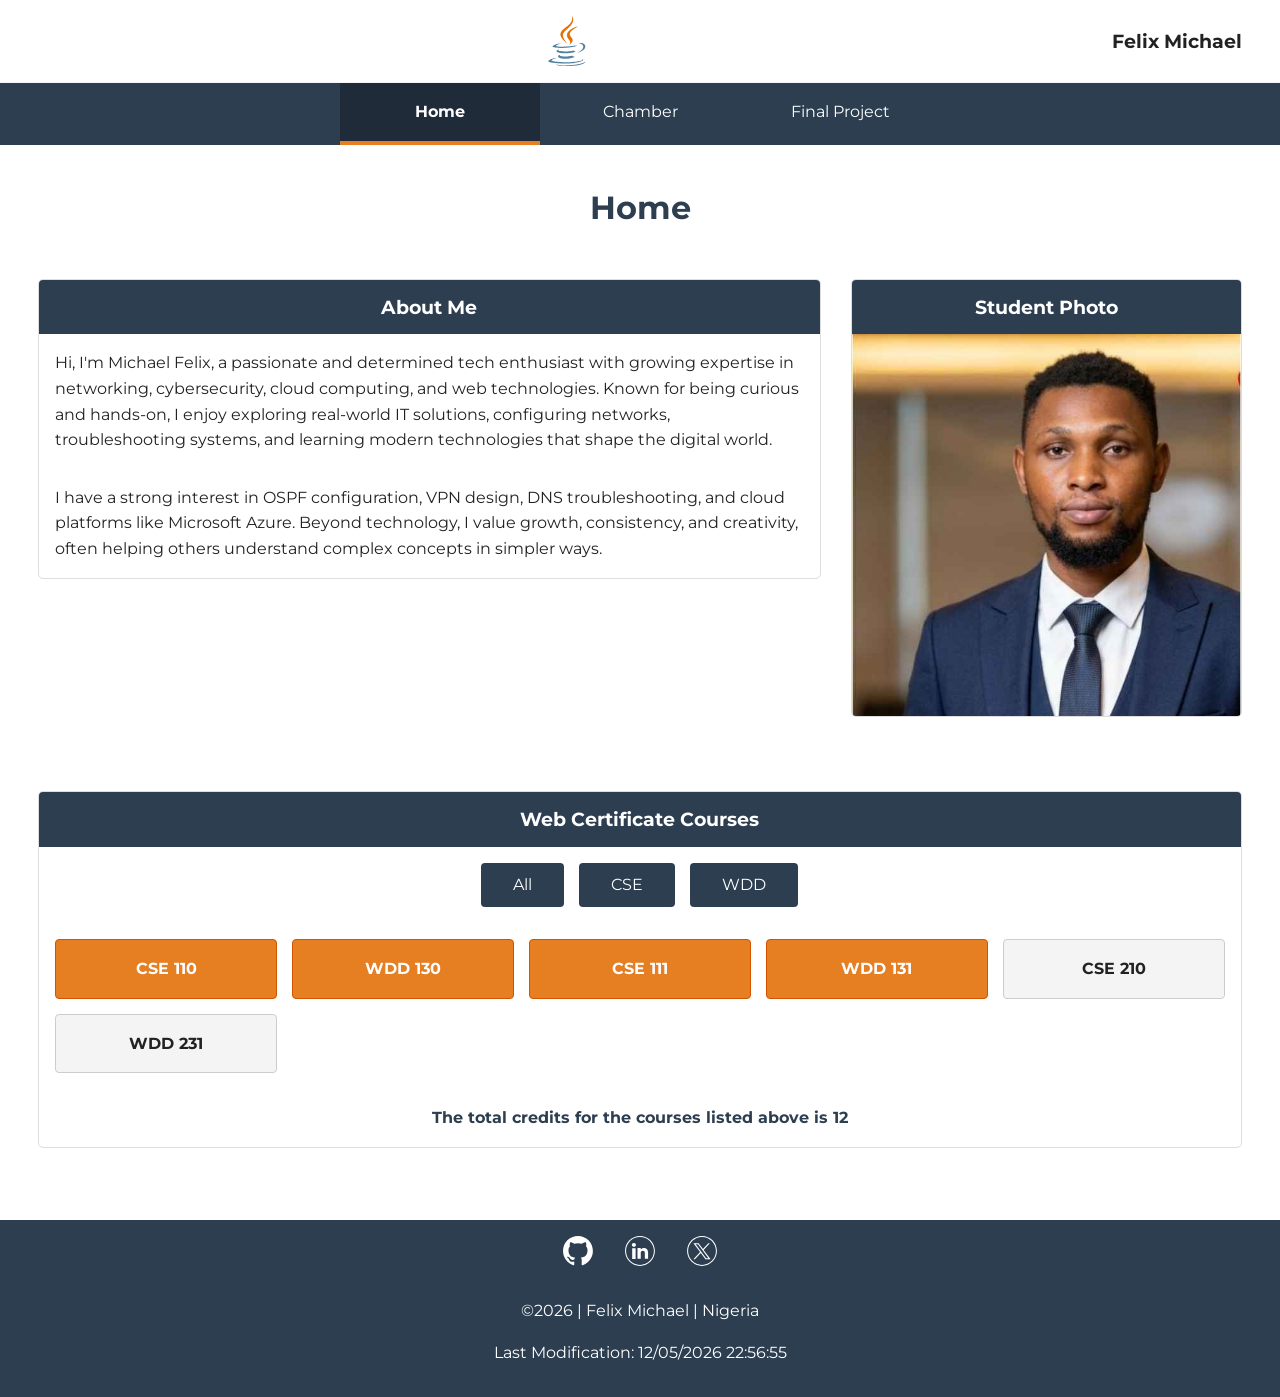
==== index.html @ f57a99b4 "Complete responsive home page with dynamic course filtering and navigation" ====
<!DOCTYPE html>
<html lang="en">
<head>
    <meta charset="UTF-8">
    <meta name="viewport" content="width=device-width, initial-scale=1.0">
    <title>Course Home Page | Felix Michael</title>
    
    <meta name="description" content="WDD 231 Course Home Page for Felix Michael. A professional showcase of networking, cybersecurity, and web development expertise.">
    <meta name="author" content="Felix Michael">
    
    <link rel="stylesheet" href="styles/normalize.css">
    <link rel="stylesheet" href="styles/small.css">
    <link rel="stylesheet" href="styles/large.css">
    
    <script src="scripts/navigate.js" defer></script>
    <script src="scripts/getdate.js" defer></script>
    <script src="scripts/course.js" defer></script>
</head>
<body>
    <header>
        <img src="images/java.svg" alt="Felix Michael Logo" width="50" height="50">
        <span>Felix Michael</span>
        <button id="menu" title="Open Menu"></button>
    </header>

    <nav>
        <ul class="navigation">
            <li><a href="index.html" class="active">Home</a></li>
            <li><a href="chamber/index.html">Chamber</a></li>
            <li><a href="project/index.html">Final Project</a></li>
        </ul>
    </nav>

    <main>
        <h1>Home</h1>
        
        <div class="grid-container">
            <section class="card">
                <h2>About Me</h2>
                <p>
                    Hi, I'm Michael Felix, a passionate and determined tech enthusiast with growing expertise 
                    in networking, cybersecurity, cloud computing, and web technologies. Known for being 
                    curious and hands-on, I enjoy exploring real-world IT solutions, configuring networks, 
                    troubleshooting systems, and learning modern technologies that shape the digital world.
                </p>
                <p>
                    I have a strong interest in OSPF configuration, VPN design, DNS troubleshooting, and 
                    cloud platforms like Microsoft Azure. Beyond technology, I value growth, consistency, 
                    and creativity, often helping others understand complex concepts in simpler ways.
                </p>
            </section>

            <section class="card">
                <h2>Student Photo</h2>
                <img src="images/pics.jpg" alt="Felix Michael profile photo" loading="lazy">
            </section>

            <section class="card courses">
                <h2>Web Certificate Courses</h2>
                <div class="filters">
                    <button id="all">All</button>
                    <button id="cse">CSE</button>
                    <button id="wdd">WDD</button>
                </div>
                
                <div id="course-list">
                    </div>
                
                <p id="total-credits"></p>
            </section>
        </div>
    </main>

    <footer>
        <div class="social">
            <a href="https://github.com/felixdujadin222" target="_blank" rel="noopener">
                <img src="images/github.svg" alt="GitHub Logo">
            </a>
            <a href="https://www.linkedin.com/in/michael-felix-963444251/" target="_blank" rel="noopener">
                <img src="images/linkedin.svg" alt="LinkedIn Logo">
            </a>
            <a href="https://x.com/chinedu_mi36153" target="_blank" rel="noopener">
                <img src="images/offline.svg" alt="X Logo">
            </a>
        </div>

        <p>&copy;<span id="currentyear"></span> | Felix Michael | Nigeria</p>
        <p id="lastModified"></p>
    </footer>
</body>
</html>
---- styles/small.css ----
/* --- Root Variables & Fonts --- */
@import url('https://fonts.googleapis.com/css2?family=Montserrat:wght@400;700&display=swap');

:root {
    --heading-font: 'Montserrat', sans-serif;
    --body-font: 'Montserrat', sans-serif;
    --primary-color: #2c3e50; 
    --accent-color: #e67e22;  
    --text-color: #222;
    --light-gray: #f4f4f4;
    --white: #ffffff;
    --nav-hover: #34495e;
}

/* --- Basic Reset & Base Styles --- */
body {
    font-family: var(--body-font);
    color: var(--text-color);
    line-height: 1.6;
    margin: 0;
    background-color: var(--white);
}

/* Alignment & Proximity: Padding prevents visual tangents */
header, main, footer {
    padding: 1rem 3%; 
}

/* --- Header & Navigation --- */
header {
    background-color: var(--white);
    display: flex;
    align-items: center;
    gap: 1rem;
    border-bottom: 1px solid var(--light-gray);
}

header span {
    font-weight: 700;
    font-size: 1.2rem;
}

#menu {
    margin-left: auto;
    font-size: 2rem;
    background: none;
    border: none;
    cursor: pointer;
    color: var(--primary-color);
    padding: 0.5rem;
}

#menu::before { content: "☰"; }
#menu.show::before { content: "✕"; }

nav {
    background-color: var(--primary-color);
}

.navigation {
    list-style: none;
    margin: 0;
    padding: 0;
    display: none; /* Hidden for mobile toggle */
}

.navigation.show {
    display: block;
}

.navigation li a {
    display: block;
    padding: 1rem;
    color: var(--white);
    text-decoration: none;
    text-align: center;
    transition: background 0.3s ease; /* No twitching on hover */
}

/* Wayfinding & Hover (Repetition/Contrast) */
.navigation li a:hover {
    background-color: var(--nav-hover);
}

.navigation li a.active {
    background-color: rgba(0,0,0,0.3);
    font-weight: bold;
}

/* --- Main Content Layout --- */
h1 {
    text-align: center;
    color: var(--primary-color);
}

.card {
    margin: 1.5rem 0;
    border: 1px solid #ddd;
    border-radius: 5px;
    overflow: hidden; /* Keeps headers/images inside radius */
    background-color: var(--white);
}

.card h2 {
    background-color: var(--primary-color);
    color: var(--white);
    margin: 0;
    padding: 0.75rem;
    text-align: center;
    font-size: 1.2rem;
}

.card p {
    padding: 1rem;
    margin: 0;
}

/* Image Best Practices */
img {
    max-width: 100%;
    height: auto; 
    display: block;
    margin: 0 auto;
}

/* --- Course Section Styling --- */
.filters {
    display: flex;
    justify-content: center;
    gap: 10px;
    padding: 1.5rem 0;
}

.filters button {
    padding: 0.6rem 1.2rem;
    background-color: var(--primary-color);
    color: var(--white);
    border: none;
    border-radius: 4px;
    cursor: pointer;
    font-family: var(--heading-font);
    transition: background 0.3s ease;
}

.filters button:hover {
    background-color: var(--accent-color);
}

#course-list {
    display: flex;
    flex-wrap: wrap;
    justify-content: center;
    gap: 15px;
    padding: 1rem;
}

/* Course Card Status Styles (Repetition & Contrast) */
.course-pill {
    padding: 1rem;
    border: 1px solid #ccc;
    border-radius: 4px;
    min-width: 110px;
    text-align: center;
    font-weight: bold;
}

.course-pill.completed {
    background-color: var(--accent-color);
    color: var(--white);
    border-color: #d35400;
}

.course-pill.not-completed {
    background-color: var(--light-gray);
    color: var(--text-color);
}

#total-credits {
    text-align: center;
    font-weight: bold;
    padding: 1rem;
    color: var(--primary-color);
}

/* --- Footer --- */
footer {
    text-align: center;
    background-color: var(--primary-color);
    color: var(--white);
    margin-top: 2rem;
}

.social {
    display: flex;
    justify-content: center;
    gap: 2rem;
    padding-bottom: 1rem;
}

.social img {
    filter: brightness(0) invert(1); /* Ensures black SVGs appear white in footer */
    width: 30px;
    height: auto;
}
---- styles/large.css ----
@media (min-width: 650px) {
    /* Hide Hamburger */
    #menu { display: none; }

    /* Flex Navigation */
    .navigation {
        display: flex; /* Required: Horizontal navigation using CSS Flex */
        justify-content: center;
    }

    .navigation li { 
        flex: 1 1 auto; 
        max-width: 200px; 
    }

    /* Wayfinding styling for large screens */
    .navigation li a.active {
        border-left: none;
        border-bottom: 4px solid var(--accent-color);
    }

    /* Grid Layout for Main Content - Corrected to .grid-container */
    .grid-container {
        display: grid;
        grid-template-columns: 2fr 1fr; /* About Me (Left) | Photo (Right) */
        gap: 30px;
        align-items: start;
    }

    /* Ensure the Courses section spans across both columns */
    .courses {
        grid-column: 1 / -1; 
        margin-top: 20px;
    }

    /* Course Filtering Layout */
    .filters {
        display: flex;
        justify-content: center;
        gap: 15px;
        padding: 1rem;
    }

    .filters button {
        padding: 0.8rem 2rem;
        background-color: var(--primary-color);
        color: white;
        border: none;
        cursor: pointer;
        border-radius: 4px;
        transition: background 0.3s ease;
    }

    .filters button:hover {
        background-color: var(--accent-color);
    }

    /* Responsive Grid for Course Pills */
    #course-list {
        display: grid;
        grid-template-columns: repeat(auto-fit, minmax(200px, 1fr));
        gap: 15px;
        padding: 1rem;
    }
}
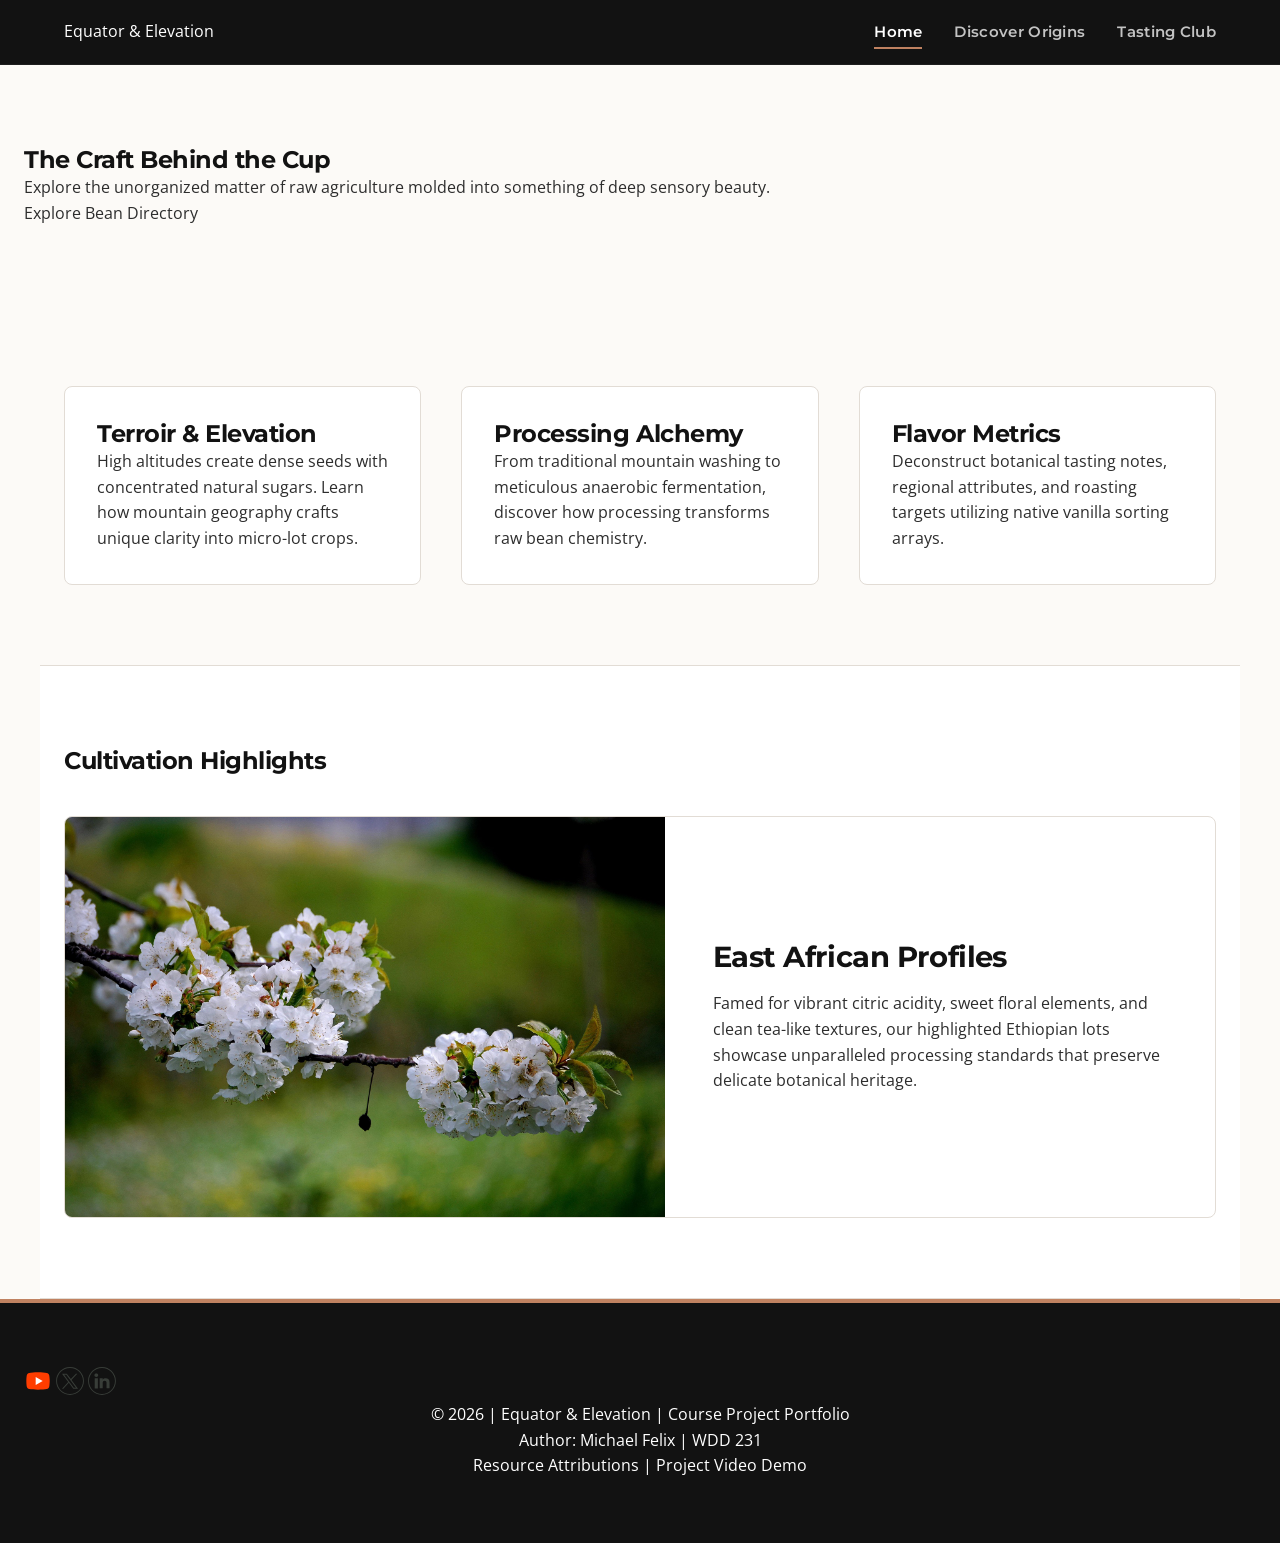
==== commit 7d5ddfca: "Final project update: Added video demo link to footers and implemented async API handling" ====
--- a/index.html
+++ b/index.html
@@ -3,89 +3,121 @@
 <head>
     <meta charset="UTF-8">
     <meta name="viewport" content="width=device-width, initial-scale=1.0">
-    <title>Course Home Page | Felix Michael</title>
     
-    <meta name="description" content="WDD 231 Course Home Page for Felix Michael. A professional showcase of networking, cybersecurity, and web development expertise.">
-    <meta name="author" content="Felix Michael">
+    <title>Equator & Elevation | Specialty Coffee Explorer</title>
+    <meta name="description" content="Discover the origins, chemistry, and flavor profiles of premium single-origin specialty coffees from around the globe.">
+    <meta name="author" content="Michael Felix">
     
-    <link rel="stylesheet" href="styles/normalize.css">
-    <link rel="stylesheet" href="styles/small.css">
-    <link rel="stylesheet" href="styles/large.css">
+    <link rel="icon" href="images/favicon.ico" type="image/x-icon">
     
-    <script src="scripts/navigate.js" defer></script>
-    <script src="scripts/getdate.js" defer></script>
-    <script src="scripts/course.js" defer></script>
+    <!-- Open Graph Protocol Metadata -->
+    <meta property="og:title" content="Equator & Elevation | Specialty Coffee Explorer">
+    <meta property="og:description" content="An interactive database of single-origin coffee bean profiles, processing methods, and dynamic flavor metrics.">
+    <meta property="og:image" content="https://dujadin22.github.io/wdd231/chamber/images/og-image.jpg">
+    <meta property="og:url" content="https://dujadin22.github.io/wdd231/chamber/index.html">
+    <meta property="og:type" content="website">
+
+    <!-- Performance Critical Font Preloads -->
+    <link rel="preconnect" href="https://fonts.googleapis.com">
+    <link rel="preconnect" href="https://fonts.gstatic.com" crossorigin>
+    <link href="https://fonts.googleapis.com/css2?family=Montserrat:wght@700&family=Open+Sans:wght@400;600&display=swap" rel="stylesheet">
+
+    <!-- Stylesheets -->
+    <link rel="stylesheet" href="styles/base.css">
+    <link rel="stylesheet" href="styles/layout.css">
+    <link rel="stylesheet" href="styles/components.css">
+    
+    <!-- Script Engine Execution Architecture -->
+    <script src="scripts/main.js" type="module" defer></script>
 </head>
 <body>
+
+    <a href="#main-content" class="skip-link">Skip to main content</a>
+
     <header>
-        <img src="images/java.svg" alt="Felix Michael Logo" width="50" height="50">
-        <span>Felix Michael</span>
-        <button id="menu" title="Open Menu"></button>
+        <div class="header-container">
+            <div class="logo-area">
+                <span class="site-title">Equator &amp; Elevation</span>
+            </div>
+            
+            <button id="menu-toggle" aria-label="Toggle Navigation Menu" aria-expanded="false">
+                <span class="hamburger-bar"></span>
+                <span class="hamburger-bar"></span>
+                <span class="hamburger-bar"></span>
+            </button>
+
+            <nav id="primary-nav">
+                <ul>
+                    <li><a href="index.html" class="active">Home</a></li>
+                    <li><a href="discover.html">Discover Origins</a></li>
+                    <li><a href="join.html">Tasting Club</a></li>
+                </ul>
+            </nav>
+        </div>
     </header>
 
-    <nav>
-        <ul class="navigation">
-            <li><a href="index.html" class="active">Home</a></li>
-            <li><a href="chamber/index.html">Chamber</a></li>
-            <li><a href="project/index.html">Final Project</a></li>
-        </ul>
-    </nav>
+    <main id="main-content">
+        <!-- Hero Display Section -->
+        <section class="hero">
+            <div class="hero-overlay">
+                <h1>The Craft Behind the Cup</h1>
+                <p>Explore the unorganized matter of raw agriculture molded into something of deep sensory beauty.</p>
+                <a href="discover.html" class="cta-button">Explore Bean Directory</a>
+            </div>
+        </section>
 
-    <main>
-        <h1>Home</h1>
-        
-        <div class="grid-container">
-            <section class="card">
-                <h2>About Me</h2>
-                <p>
-                    Hi, I'm Michael Felix, a passionate and determined tech enthusiast with growing expertise 
-                    in networking, cybersecurity, cloud computing, and web technologies. Known for being 
-                    curious and hands-on, I enjoy exploring real-world IT solutions, configuring networks, 
-                    troubleshooting systems, and learning modern technologies that shape the digital world.
-                </p>
-                <p>
-                    I have a strong interest in OSPF configuration, VPN design, DNS troubleshooting, and 
-                    cloud platforms like Microsoft Azure. Beyond technology, I value growth, consistency, 
-                    and creativity, often helping others understand complex concepts in simpler ways.
-                </p>
-            </section>
+        <!-- Dynamic Content Nodes -->
+        <div id="welcome-back-msg" class="welcome-banner" style="display: none;"></div>
 
-            <section class="card">
-                <h2>Student Photo</h2>
-                <img src="images/pics.jpg" alt="Felix Michael profile photo" loading="lazy">
-            </section>
+        <!-- Metric Informational Grid -->
+        <section class="features-grid">
+            <div class="feature-card">
+                <h2>Terroir &amp; Elevation</h2>
+                <p>High altitudes create dense seeds with concentrated natural sugars. Learn how mountain geography crafts unique clarity into micro-lot crops.</p>
+            </div>
+            <div class="feature-card">
+                <h2>Processing Alchemy</h2>
+                <p>From traditional mountain washing to meticulous anaerobic fermentation, discover how processing transforms raw bean chemistry.</p>
+            </div>
+            <div class="feature-card">
+                <h2>Flavor Metrics</h2>
+                <p>Deconstruct botanical tasting notes, regional attributes, and roasting targets utilizing native vanilla sorting arrays.</p>
+            </div>
+        </section>
 
-            <section class="card courses">
-                <h2>Web Certificate Courses</h2>
-                <div class="filters">
-                    <button id="all">All</button>
-                    <button id="cse">CSE</button>
-                    <button id="wdd">WDD</button>
-                </div>
-                
-                <div id="course-list">
+        <!-- Highlight Spotlight Showcase -->
+        <section class="featured-highlights">
+            <h2>Cultivation Highlights</h2>
+            <div class="highlight-container">
+                <article class="highlight-item">
+                    <img src="images/featured-coffee.jpg" alt="Coffee drying patio processing beds" loading="lazy" width="600" height="400">
+                    <div class="highlight-text">
+                        <h3>East African Profiles</h3>
+                        <p>Famed for vibrant citric acidity, sweet floral elements, and clean tea-like textures, our highlighted Ethiopian lots showcase unparalleled processing standards that preserve delicate botanical heritage.</p>
                     </div>
-                
-                <p id="total-credits"></p>
-            </section>
-        </div>
+                </article>
+            </div>
+        </section>
     </main>
 
     <footer>
-        <div class="social">
-            <a href="https://github.com/felixdujadin222" target="_blank" rel="noopener">
-                <img src="images/github.svg" alt="GitHub Logo">
-            </a>
-            <a href="https://www.linkedin.com/in/michael-felix-963444251/" target="_blank" rel="noopener">
-                <img src="images/linkedin.svg" alt="LinkedIn Logo">
-            </a>
-            <a href="https://x.com/chinedu_mi36153" target="_blank" rel="noopener">
-                <img src="images/offline.svg" alt="X Logo">
-            </a>
+        <div class="footer-middle">
+            <div class="social-icons">
+                <a href="https://youtube.com" aria-label="YouTube" target="_blank" rel="noopener"><img src="images/you.svg" alt="YouTube Logo" width="28" height="28"></a>
+                <a href="https://twitter.com" aria-label="Twitter" target="_blank" rel="noopener"><img src="images/offline.svg" alt="Twitter Logo" width="28" height="28"></a>
+                <a href="https://linkedin.com" aria-label="LinkedIn" target="_blank" rel="noopener"><img src="images/linkedin.svg" alt="LinkedIn Logo" width="28" height="28"></a>
+            </div>
         </div>
 
-        <p>&copy;<span id="currentyear"></span> | Felix Michael | Nigeria</p>
-        <p id="lastModified"></p>
+        <div class="footer-container">
+            <p>&copy; <span id="current-year"></span> | Equator &amp; Elevation | Course Project Portfolio</p>
+            <p>Author: Michael Felix | WDD 231</p>
+            <div class="footer-links">
+                <a href="attributions.html">Resource Attributions</a> | 
+                <a href="https://youtu.be/P3ZWhedga5k" target="_blank" rel="noopener">Project Video Demo</a>
+            </div>
+        </div>
     </footer>
+
 </body>
 </html>
--- a/styles/base.css
+++ b/styles/base.css
@@ -0,0 +1,105 @@
+/* ==========================================================================
+   GLOBAL VARIABLES, TOKENS & BASE RESETS
+   ========================================================================== */
+
+:root {
+    /* Brand Palette Design Tokens */
+    --primary-dark: #121212;       /* Deep institutional charcoal/slate */
+    --secondary-light: #fcfaf7;    /* Warm cream linen surface canvas */
+    --accent-roast: #c08261;       /* Terracotta roasted accent tone */
+    --accent-hover: #9c6243;       /* Deeper warm wood tone for interaction states */
+    --text-main: #2d2d2d;          /* Soft charcoal readable body text */
+    --text-muted: #666666;         /* Clean technical gray for metadata and captions */
+    --bg-card: #ffffff;            /* Pure white surface elevation layers */
+    --border-soft: #e2dcd5;        /* Premium soft structural borders */
+    
+    /* Typography Tokens - Fully mapped to your font system headers */
+    --font-heading: 'Montserrat', 'Helvetica Neue', system-ui, sans-serif;
+    --font-body: 'Open Sans', 'Segoe UI', system-ui, sans-serif;
+    
+    /* Layout & Micro-Interaction Tokens */
+    --max-width: 1200px;
+    --border-radius: 8px;          /* Clean contemporary rounding token */
+    --transition-smooth: 0.25s cubic-bezier(0.4, 0, 0.2, 1);
+}
+
+/* ==========================================================================
+   BOX-MODEL NORMALIZATION ENGINE
+   ========================================================================== */
+/* Forces consistent sizing layout calculations across varying layout metrics */
+*, *::before, *::after {
+    box-sizing: border-box;
+    margin: 0;
+    padding: 0;
+}
+
+/* ==========================================================================
+   GLOBAL DOCUMENT LAYOUT BASELINE
+   ========================================================================== */
+body {
+    font-family: var(--font-body);
+    color: var(--text-main);
+    background-color: var(--secondary-light);
+    line-height: 1.6;
+    display: flex;
+    flex-direction: column;
+    min-height: 100vh;
+    -webkit-font-smoothing: antialiased;
+    -moz-osx-font-smoothing: grayscale;
+}
+
+/* Sticky Footer Content Stretching Architecture */
+main {
+    flex-grow: 1;
+}
+
+/* ==========================================================================
+   TYPOGRAPHIC HIERARCHY Baseline Rules
+   ========================================================================== */
+h1, h2, h3, h4, h5, h6 {
+    font-family: var(--font-heading);
+    color: var(--primary-dark);
+    font-weight: 700;
+    letter-spacing: -0.02em;
+    line-height: 1.25;
+}
+
+/* Anchor Link Structural Resets */
+a {
+    color: inherit;
+    text-decoration: none;
+    transition: color var(--transition-smooth);
+}
+
+/* Ensure images scale fluidly with bounding boxes */
+img {
+    max-width: 100%;
+    height: auto;
+}
+
+/* ==========================================================================
+   ACCESSIBILITY ENGINE (Screen Reader Skip-Link)
+   ========================================================================== */
+/* Moves element safely completely outside the viewport bounds until focused */
+.skip-link {
+    position: absolute;
+    top: -100px;
+    left: 1rem;
+    background-color: var(--accent-roast);
+    color: #ffffff;
+    padding: 0.8rem 1.5rem;
+    z-index: 1000;
+    font-family: var(--font-heading);
+    font-weight: 600;
+    font-size: 0.9rem;
+    text-transform: uppercase;
+    letter-spacing: 0.05em;
+    border-radius: 0 0 var(--border-radius) var(--border-radius);
+    transition: top 0.2s cubic-bezier(0.4, 0, 0.2, 1);
+}
+
+/* Snaps beautifully into view when tabbed into by a keyboard navigator */
+.skip-link:focus {
+    top: 0;
+    outline: 2px solid var(--primary-dark);
+}
--- a/styles/layout.css
+++ b/styles/layout.css
@@ -0,0 +1,112 @@
+/* ==========================================================================
+   SITE-WIDE STRUCTURAL LAYOUTS & RESPONSIVE GRID SYSTEMS
+   ========================================================================== */
+
+/* Global Structural Header Constraints */
+header {
+    background-color: var(--primary-dark);
+    color: #ffffff;
+    position: sticky;
+    top: 0;
+    z-index: 900;
+    border-bottom: 1px solid rgba(255, 255, 255, 0.05);
+}
+
+.header-container {
+    max-width: var(--max-width);
+    margin: 0 auto;
+    padding: 1.2rem 1.5rem;
+    display: flex;
+    align-items: center;
+    justify-content: space-between;
+}
+
+/* 1. PROFESSIONAL ZONING: Alternating background colors create visual chapters */
+main > section:nth-child(even) {
+    background-color: #ffffff;
+    border-top: 1px solid var(--border-soft);
+    border-bottom: 1px solid var(--border-soft);
+}
+
+main > section:nth-child(odd) {
+    background-color: var(--secondary-light);
+}
+
+/* 2. RHYTHMIC SPACING: Generous padding for a luxury "air" effect */
+main > section {
+    padding: 5rem 1.5rem;
+}
+
+/* Directory Header Group */
+.directory-header-group {
+    max-width: var(--max-width);
+    margin: 0 auto 1rem;
+    display: flex;
+    justify-content: space-between;
+    align-items: center;
+    flex-wrap: wrap;
+    gap: 2rem;
+}
+
+.directory-intro h1 {
+    font-size: 2.5rem;
+    margin-bottom: 0.5rem;
+}
+
+.filter-controls-area {
+    display: flex;
+    flex-direction: column;
+    gap: 0.5rem;
+}
+
+.filter-controls-area select {
+    padding: 0.6rem 2.5rem 0.6rem 1rem;
+    font-family: var(--font-body);
+    font-size: 1rem;
+    color: var(--text-main);
+    background-color: var(--bg-card);
+    border: 1px solid var(--border-soft);
+    border-radius: var(--border-radius);
+    outline: none;
+    cursor: pointer;
+    transition: border-color var(--transition-smooth);
+}
+
+/* 3. FLUID RESPONSIVE GRIDS */
+.coffee-grid, 
+.features-grid {
+    max-width: var(--max-width);
+    margin: 0 auto;
+    display: grid;
+    grid-template-columns: repeat(auto-fill, minmax(320px, 1fr));
+    gap: 2.5rem;
+}
+
+/* Global Footer */
+footer {
+    background-color: var(--primary-dark);
+    color: #ffffff;
+    padding: 4rem 1.5rem;
+    margin-top: 0; /* Removed manual margin to rely on section padding */
+    border-top: 4px solid var(--accent-roast);
+}
+
+.footer-container {
+    max-width: var(--max-width);
+    margin: 0 auto;
+    text-align: center;
+}
+
+/* RESPONSIVE BREAKPOINTS */
+@media (max-width: 768px) {
+    main > section {
+        padding: 3rem 1.5rem;
+    }
+    .directory-header-group {
+        flex-direction: column;
+        align-items: flex-start;
+    }
+    .filter-controls-area {
+        width: 100%;
+    }
+}
--- a/styles/components.css
+++ b/styles/components.css
@@ -0,0 +1,227 @@
+/* ==========================================================================
+   COMPONENT UI SYSTEM - EQUATOR & ELEVATION
+   ========================================================================== */
+
+/* 1. Navigation & Hamburger Menu */
+#primary-nav ul {
+    list-style: none;
+    display: flex;
+    gap: 2rem;
+}
+
+#primary-nav a {
+    font-family: var(--font-heading);
+    font-weight: 600;
+    font-size: 0.95rem;
+    letter-spacing: 0.02em;
+    color: rgba(255, 255, 255, 0.75);
+    padding: 0.5rem 0;
+    position: relative;
+}
+
+#primary-nav a:hover, #primary-nav a.active { color: #ffffff; }
+
+#primary-nav a::after {
+    content: '';
+    position: absolute;
+    bottom: 0;
+    left: 0;
+    width: 0;
+    height: 2px;
+    background-color: var(--accent-roast);
+    transition: width var(--transition-smooth);
+}
+
+#primary-nav a:hover::after, #primary-nav a.active::after { width: 100%; }
+
+#menu-toggle {
+    display: none;
+    background: none;
+    border: none;
+    cursor: pointer;
+    padding: 0.5rem;
+    z-index: 999;
+}
+
+#menu-toggle .hamburger-bar {
+    display: block;
+    width: 24px;
+    height: 2px;
+    background-color: #ffffff;
+    margin: 5px 0;
+    transition: transform var(--transition-smooth), opacity var(--transition-smooth);
+}
+
+/* 2. Directory & Feature Cards */
+.directory-card, .feature-card {
+    background: var(--bg-card);
+    border: 1px solid var(--border-soft);
+    border-radius: var(--border-radius);
+    padding: 2rem;
+    display: flex;
+    flex-direction: column;
+    height: 100%; 
+    transition: transform var(--transition-smooth), box-shadow var(--transition-smooth);
+}
+
+.directory-card:hover, .feature-card:hover {
+    transform: translateY(-5px);
+    box-shadow: 0 15px 30px rgba(0,0,0,0.1);
+}
+
+.card-image-wrapper img {
+    width: 100%;
+    height: 220px;
+    object-fit: cover;
+    border-radius: calc(var(--border-radius) - 2px) calc(var(--border-radius) - 2px) 0 0;
+}
+
+.submit-btn {
+    margin-top: auto;
+    background: var(--primary-dark);
+    color: #ffffff;
+    padding: 0.8rem;
+    border: none;
+    border-radius: 4px;
+    cursor: pointer;
+    text-transform: uppercase;
+    font-weight: 600;
+    font-size: 0.85rem;
+}
+
+/* 3. Modal Overlay System */
+.modal-overlay {
+    position: fixed;
+    top: 0;
+    left: 0;
+    width: 100%;
+    height: 100%;
+    background: rgba(0, 0, 0, 0.7);
+    display: flex;
+    justify-content: center;
+    align-items: center;
+    z-index: 2000;
+}
+
+.modal-content {
+    background: #ffffff;
+    width: 90%;
+    max-width: 500px;
+    padding: 2.5rem;
+    border-radius: var(--border-radius);
+    position: relative;
+}
+
+/* 4. Form & Confirmation Layouts */
+.form-wrapper-block {
+    max-width: 650px;
+    margin: 4rem auto;
+    padding: 2.5rem;
+    background: #ffffff;
+    border: 1px solid var(--border-soft);
+    border-radius: var(--border-radius);
+    box-shadow: 0 4px 12px rgba(0,0,0,0.05);
+}
+
+.custom-form {
+    display: flex;
+    flex-direction: column;
+    gap: 1.5rem;
+}
+
+.custom-form fieldset {
+    border: none;
+    padding: 0;
+    margin: 0;
+}
+
+.custom-form legend {
+    font-family: var(--font-heading);
+    font-weight: 700;
+    font-size: 1.2rem;
+    color: var(--primary-dark);
+    margin-bottom: 1rem;
+    padding-bottom: 0.5rem;
+    border-bottom: 2px solid var(--accent-roast);
+    width: 100%;
+}
+
+.custom-form label {
+    display: block;
+    font-weight: 600;
+    margin-bottom: 0.4rem;
+}
+
+.custom-form input[type="text"],
+.custom-form input[type="email"],
+.custom-form input[type="tel"],
+.custom-form textarea {
+    width: 100%;
+    padding: 0.8rem;
+    border: 1px solid var(--border-soft);
+    border-radius: 4px;
+    font-family: var(--font-body);
+}
+
+.thank-you-layout { display: flex; justify-content: center; padding: 4rem 1.5rem; }
+.confirmation-box { background: var(--bg-card); padding: 3rem; text-align: center; border-radius: var(--border-radius); }
+
+/* 5. Responsive Breakpoint Engines */
+@media (max-width: 768px) {
+    #menu-toggle { display: block; }
+    #primary-nav { position: absolute; top: 100%; left: 0; width: 100%; background: var(--primary-dark); max-height: 0; overflow: hidden; transition: max-height var(--transition-smooth); }
+    #primary-nav.open { max-height: 350px; }
+}
+
+/* 6. Spotlight Highlight Component */
+.featured-highlights {
+    max-width: var(--max-width);
+    margin: 0 auto;
+}
+
+.highlight-container {
+    margin-top: 2.5rem;
+}
+
+.highlight-item {
+    display: flex;
+    align-items: center;
+    background: var(--bg-card);
+    border: 1px solid var(--border-soft);
+    border-radius: var(--border-radius);
+    overflow: hidden; /* Ensures image respects the border-radius */
+}
+
+.highlight-item img {
+    flex: 1;
+    height: 400px;
+    object-fit: cover;
+    display: block;
+}
+
+.highlight-text {
+    flex: 1;
+    padding: 3rem;
+    display: flex;
+    flex-direction: column;
+    gap: 1rem;
+}
+
+.highlight-text h3 {
+    font-size: 1.8rem;
+    margin: 0;
+}
+
+/* Mobile Alignment: Stack for readability */
+@media (max-width: 768px) {
+    .highlight-item {
+        flex-direction: column;
+    }
+    .highlight-item img {
+        width: 100%;
+        height: 250px;
+    }
+    .highlight-text {
+        padding: 2rem;
+    }
+}
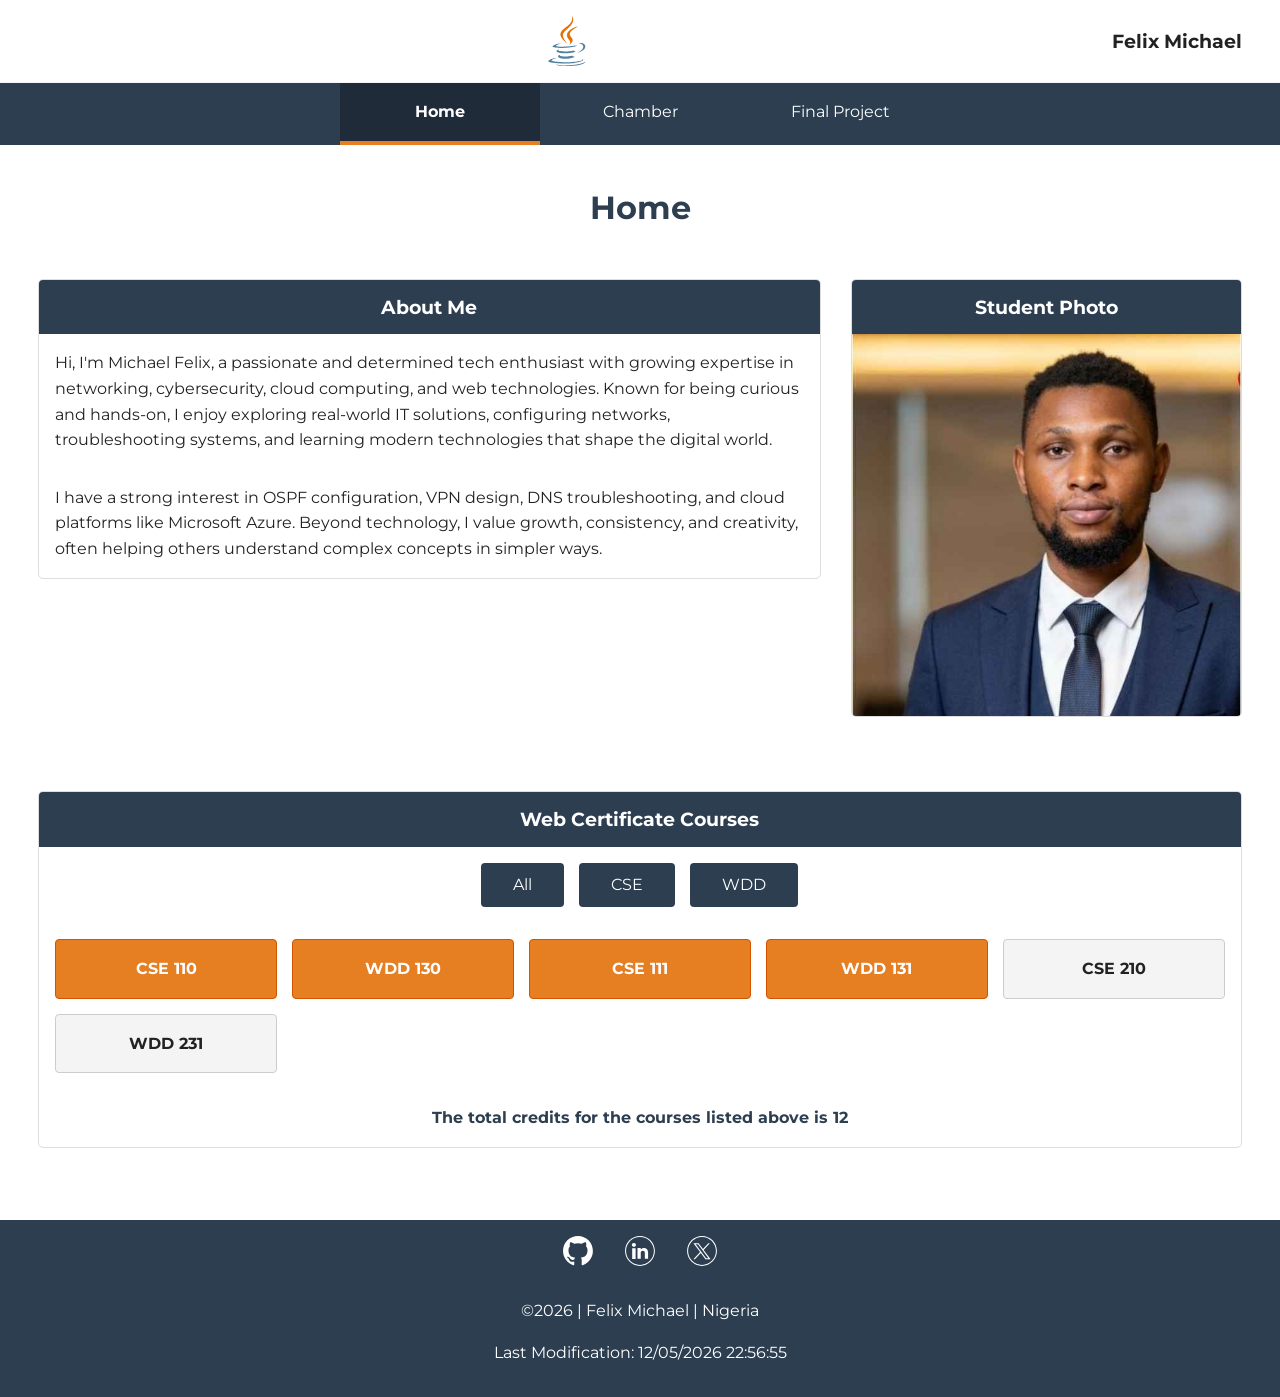
==== commit 9950bc28: "My web development course" ====
--- a/index.html
+++ b/index.html
@@ -3,121 +3,93 @@
 <head>
     <meta charset="UTF-8">
     <meta name="viewport" content="width=device-width, initial-scale=1.0">
-    
-    <title>Equator & Elevation | Specialty Coffee Explorer</title>
-    <meta name="description" content="Discover the origins, chemistry, and flavor profiles of premium single-origin specialty coffees from around the globe.">
-    <meta name="author" content="Michael Felix">
-    
-    <link rel="icon" href="images/favicon.ico" type="image/x-icon">
-    
-    <!-- Open Graph Protocol Metadata -->
-    <meta property="og:title" content="Equator & Elevation | Specialty Coffee Explorer">
-    <meta property="og:description" content="An interactive database of single-origin coffee bean profiles, processing methods, and dynamic flavor metrics.">
-    <meta property="og:image" content="https://dujadin22.github.io/wdd231/chamber/images/og-image.jpg">
-    <meta property="og:url" content="https://dujadin22.github.io/wdd231/chamber/index.html">
-    <meta property="og:type" content="website">
-
-    <!-- Performance Critical Font Preloads -->
+   
     <link rel="preconnect" href="https://fonts.googleapis.com">
     <link rel="preconnect" href="https://fonts.gstatic.com" crossorigin>
-    <link href="https://fonts.googleapis.com/css2?family=Montserrat:wght@700&family=Open+Sans:wght@400;600&display=swap" rel="stylesheet">
+    <link href="https://fonts.googleapis.com/css2?family=Montserrat:wght@400;700&family=Roboto:wght@400;700&display=swap" rel="stylesheet">
+    <meta name="description" content="WDD 231 Course Home Page for Felix Michael. A professional showcase of networking, cybersecurity, and web development expertise.">
+    <meta name="author" content="Felix Michael">
 
-    <!-- Stylesheets -->
-    <link rel="stylesheet" href="styles/base.css">
-    <link rel="stylesheet" href="styles/layout.css">
-    <link rel="stylesheet" href="styles/components.css">
+    <title>Course Home Page | Felix Michael</title>
     
-    <!-- Script Engine Execution Architecture -->
-    <script src="scripts/main.js" type="module" defer></script>
+    <link rel="stylesheet" href="styles/normalize.css">
+    <link rel="stylesheet" href="styles/small.css">
+    <link rel="stylesheet" href="styles/large.css">
+    
+    <script src="scripts/navigate.js" defer></script>
+    <script src="scripts/getdate.js" defer></script>
+    <script src="scripts/course.js" defer></script>
 </head>
 <body>
-
-    <a href="#main-content" class="skip-link">Skip to main content</a>
-
     <header>
-        <div class="header-container">
-            <div class="logo-area">
-                <span class="site-title">Equator &amp; Elevation</span>
-            </div>
-            
-            <button id="menu-toggle" aria-label="Toggle Navigation Menu" aria-expanded="false">
-                <span class="hamburger-bar"></span>
-                <span class="hamburger-bar"></span>
-                <span class="hamburger-bar"></span>
-            </button>
-
-            <nav id="primary-nav">
-                <ul>
-                    <li><a href="index.html" class="active">Home</a></li>
-                    <li><a href="discover.html">Discover Origins</a></li>
-                    <li><a href="join.html">Tasting Club</a></li>
-                </ul>
-            </nav>
-        </div>
+        <img src="images/java.svg" alt="Felix Michael Logo" width="50" height="50">
+        <span>Felix Michael</span>
+        <button id="menu" title="Open Menu"></button>
     </header>
 
-    <main id="main-content">
-        <!-- Hero Display Section -->
-        <section class="hero">
-            <div class="hero-overlay">
-                <h1>The Craft Behind the Cup</h1>
-                <p>Explore the unorganized matter of raw agriculture molded into something of deep sensory beauty.</p>
-                <a href="discover.html" class="cta-button">Explore Bean Directory</a>
-            </div>
-        </section>
+    <nav>
+        <ul class="navigation">
+            <li><a href="index.html" class="active">Home</a></li>
+            <li><a href="chamber/index.html">Chamber</a></li>
+            <li><a href="finalproject/index.html">Final Project</a></li>
+        </ul>
+    </nav>
 
-        <!-- Dynamic Content Nodes -->
-        <div id="welcome-back-msg" class="welcome-banner" style="display: none;"></div>
+    <main>
+        <h1>Home</h1>
+        
+        <div class="grid-container">
+            <section class="card">
+                <h2>About Me</h2>
+                <p>
+                    Hi, I'm Michael Felix, a passionate and determined tech enthusiast with growing expertise 
+                    in networking, cybersecurity, cloud computing, and web technologies. Known for being 
+                    curious and hands-on, I enjoy exploring real-world IT solutions, configuring networks, 
+                    troubleshooting systems, and learning modern technologies that shape the digital world.
+                </p>
+                <p>
+                    I have a strong interest in OSPF configuration, VPN design, DNS troubleshooting, and 
+                    cloud platforms like Microsoft Azure. Beyond technology, I value growth, consistency, 
+                    and creativity, often helping others understand complex concepts in simpler ways.
+                </p>
+            </section>
 
-        <!-- Metric Informational Grid -->
-        <section class="features-grid">
-            <div class="feature-card">
-                <h2>Terroir &amp; Elevation</h2>
-                <p>High altitudes create dense seeds with concentrated natural sugars. Learn how mountain geography crafts unique clarity into micro-lot crops.</p>
-            </div>
-            <div class="feature-card">
-                <h2>Processing Alchemy</h2>
-                <p>From traditional mountain washing to meticulous anaerobic fermentation, discover how processing transforms raw bean chemistry.</p>
-            </div>
-            <div class="feature-card">
-                <h2>Flavor Metrics</h2>
-                <p>Deconstruct botanical tasting notes, regional attributes, and roasting targets utilizing native vanilla sorting arrays.</p>
-            </div>
-        </section>
+            <section class="card">
+                <h2>Student Photo</h2>
+                <img src="images/pics.jpg" alt="Felix Michael profile photo" loading="lazy">
+            </section>
 
-        <!-- Highlight Spotlight Showcase -->
-        <section class="featured-highlights">
-            <h2>Cultivation Highlights</h2>
-            <div class="highlight-container">
-                <article class="highlight-item">
-                    <img src="images/featured-coffee.jpg" alt="Coffee drying patio processing beds" loading="lazy" width="600" height="400">
-                    <div class="highlight-text">
-                        <h3>East African Profiles</h3>
-                        <p>Famed for vibrant citric acidity, sweet floral elements, and clean tea-like textures, our highlighted Ethiopian lots showcase unparalleled processing standards that preserve delicate botanical heritage.</p>
+            <section class="card courses">
+                <h2>Web Certificate Courses</h2>
+                <div class="filters">
+                    <button id="all">All</button>
+                    <button id="cse">CSE</button>
+                    <button id="wdd">WDD</button>
+                </div>
+                
+                <div id="course-list">
                     </div>
-                </article>
-            </div>
-        </section>
+                
+                <p id="total-credits"></p>
+            </section>
+        </div>
     </main>
 
     <footer>
-        <div class="footer-middle">
-            <div class="social-icons">
-                <a href="https://youtube.com" aria-label="YouTube" target="_blank" rel="noopener"><img src="images/you.svg" alt="YouTube Logo" width="28" height="28"></a>
-                <a href="https://twitter.com" aria-label="Twitter" target="_blank" rel="noopener"><img src="images/offline.svg" alt="Twitter Logo" width="28" height="28"></a>
-                <a href="https://linkedin.com" aria-label="LinkedIn" target="_blank" rel="noopener"><img src="images/linkedin.svg" alt="LinkedIn Logo" width="28" height="28"></a>
-            </div>
+        <div class="social">
+            <a href="https://github.com/felixdujadin222" target="_blank" rel="noopener">
+                <img src="images/github.svg" alt="GitHub Logo">
+            </a>
+            <a href="https://www.linkedin.com/in/michael-felix-963444251/" target="_blank" rel="noopener">
+                <img src="images/linkedin.svg" alt="LinkedIn Logo">
+            </a>
+            <a href="https://x.com/chinedu_mi36153" target="_blank" rel="noopener">
+                <img src="images/offline.svg" alt="X Logo">
+            </a>
         </div>
 
-        <div class="footer-container">
-            <p>&copy; <span id="current-year"></span> | Equator &amp; Elevation | Course Project Portfolio</p>
-            <p>Author: Michael Felix | WDD 231</p>
-            <div class="footer-links">
-                <a href="attributions.html">Resource Attributions</a> | 
-                <a href="https://youtu.be/P3ZWhedga5k" target="_blank" rel="noopener">Project Video Demo</a>
-            </div>
-        </div>
+        <p>&copy;<span id="currentyear"></span> | Felix Michael | Nigeria</p>
+        <p id="lastModified"></p>
     </footer>
-
 </body>
 </html>
--- a/styles/small.css
+++ b/styles/small.css
@@ -0,0 +1,207 @@
+/* --- Root Variables & Fonts --- */
+/* Note: @import has been removed to satisfy audit requirements. 
+   Fonts are now loaded via <link> tags in index.html */
+
+:root {
+    --heading-font: 'Montserrat', sans-serif;
+    --body-font: 'Montserrat', sans-serif;
+    --primary-color: #2c3e50; 
+    --accent-color: #e67e22;  
+    --text-color: #222;
+    --light-gray: #f4f4f4;
+    --white: #ffffff;
+    --nav-hover: #34495e;
+}
+
+/* --- Basic Reset & Base Styles --- */
+body {
+    font-family: var(--body-font);
+    color: var(--text-color);
+    line-height: 1.6;
+    margin: 0;
+    background-color: var(--white);
+}
+
+/* Alignment & Proximity: Padding prevents visual tangents */
+header, main, footer {
+    padding: 1rem 3%; 
+}
+
+/* --- Header & Navigation --- */
+header {
+    background-color: var(--white);
+    display: flex;
+    align-items: center;
+    gap: 1rem;
+    border-bottom: 1px solid var(--light-gray);
+}
+
+header span {
+    font-weight: 700;
+    font-size: 1.2rem;
+}
+
+#menu {
+    margin-left: auto;
+    font-size: 2rem;
+    background: none;
+    border: none;
+    cursor: pointer;
+    color: var(--primary-color);
+    padding: 0.5rem;
+}
+
+#menu::before { content: "☰"; }
+#menu.show::before { content: "✕"; }
+
+nav {
+    background-color: var(--primary-color);
+}
+
+.navigation {
+    list-style: none;
+    margin: 0;
+    padding: 0;
+    display: none; /* Hidden for mobile toggle */
+}
+
+.navigation.show {
+    display: block;
+}
+
+.navigation li a {
+    display: block;
+    padding: 1rem;
+    color: var(--white);
+    text-decoration: none;
+    text-align: center;
+    transition: background 0.3s ease; /* No twitching on hover */
+}
+
+/* Wayfinding & Hover (Repetition/Contrast) */
+.navigation li a:hover {
+    background-color: var(--nav-hover);
+}
+
+.navigation li a.active {
+    background-color: rgba(0,0,0,0.3);
+    font-weight: bold;
+}
+
+/* --- Main Content Layout --- */
+h1 {
+    text-align: center;
+    color: var(--primary-color);
+    font-family: var(--heading-font);
+}
+
+.card {
+    margin: 1.5rem 0;
+    border: 1px solid #ddd;
+    border-radius: 5px;
+    overflow: hidden; /* Keeps headers/images inside radius */
+    background-color: var(--white);
+}
+
+.card h2 {
+    background-color: var(--primary-color);
+    color: var(--white);
+    margin: 0;
+    padding: 0.75rem;
+    text-align: center;
+    font-size: 1.2rem;
+    font-family: var(--heading-font);
+}
+
+.card p {
+    padding: 1rem;
+    margin: 0;
+}
+
+/* Image Best Practices */
+img {
+    max-width: 100%;
+    height: auto; 
+    display: block;
+    margin: 0 auto;
+}
+
+/* --- Course Section Styling --- */
+.filters {
+    display: flex;
+    justify-content: center;
+    gap: 10px;
+    padding: 1.5rem 0;
+}
+
+.filters button {
+    padding: 0.6rem 1.2rem;
+    background-color: var(--primary-color);
+    color: var(--white);
+    border: none;
+    border-radius: 4px;
+    cursor: pointer;
+    font-family: var(--heading-font);
+    transition: background 0.3s ease;
+}
+
+.filters button:hover {
+    background-color: var(--accent-color);
+}
+
+#course-list {
+    display: flex;
+    flex-wrap: wrap;
+    justify-content: center;
+    gap: 15px;
+    padding: 1rem;
+}
+
+/* Course Card Status Styles (Repetition & Contrast) */
+.course-pill {
+    padding: 1rem;
+    border: 1px solid #ccc;
+    border-radius: 4px;
+    min-width: 110px;
+    text-align: center;
+    font-weight: bold;
+}
+
+.course-pill.completed {
+    background-color: var(--accent-color);
+    color: var(--white);
+    border-color: #d35400;
+}
+
+.course-pill.not-completed {
+    background-color: var(--light-gray);
+    color: var(--text-color);
+}
+
+#total-credits {
+    text-align: center;
+    font-weight: bold;
+    padding: 1rem;
+    color: var(--primary-color);
+}
+
+/* --- Footer --- */
+footer {
+    text-align: center;
+    background-color: var(--primary-color);
+    color: var(--white);
+    margin-top: 2rem;
+}
+
+.social {
+    display: flex;
+    justify-content: center;
+    gap: 2rem;
+    padding-bottom: 1rem;
+}
+
+.social img {
+    filter: brightness(0) invert(1); /* Ensures black SVGs appear white in footer */
+    width: 30px;
+    height: auto;
+}
--- a/styles/large.css
+++ b/styles/large.css
@@ -0,0 +1,65 @@
+@media (min-width: 650px) {
+    /* Hide Hamburger */
+    #menu { display: none; }
+
+    /* Flex Navigation */
+    .navigation {
+        display: flex; /* Required: Horizontal navigation using CSS Flex */
+        justify-content: center;
+    }
+
+    .navigation li { 
+        flex: 1 1 auto; 
+        max-width: 200px; 
+    }
+
+    /* Wayfinding styling for large screens */
+    .navigation li a.active {
+        border-left: none;
+        border-bottom: 4px solid var(--accent-color);
+    }
+
+    /* Grid Layout for Main Content - Corrected to .grid-container */
+    .grid-container {
+        display: grid;
+        grid-template-columns: 2fr 1fr; /* About Me (Left) | Photo (Right) */
+        gap: 30px;
+        align-items: start;
+    }
+
+    /* Ensure the Courses section spans across both columns */
+    .courses {
+        grid-column: 1 / -1; 
+        margin-top: 20px;
+    }
+
+    /* Course Filtering Layout */
+    .filters {
+        display: flex;
+        justify-content: center;
+        gap: 15px;
+        padding: 1rem;
+    }
+
+    .filters button {
+        padding: 0.8rem 2rem;
+        background-color: var(--primary-color);
+        color: white;
+        border: none;
+        cursor: pointer;
+        border-radius: 4px;
+        transition: background 0.3s ease;
+    }
+
+    .filters button:hover {
+        background-color: var(--accent-color);
+    }
+
+    /* Responsive Grid for Course Pills */
+    #course-list {
+        display: grid;
+        grid-template-columns: repeat(auto-fit, minmax(200px, 1fr));
+        gap: 15px;
+        padding: 1rem;
+    }
+}
